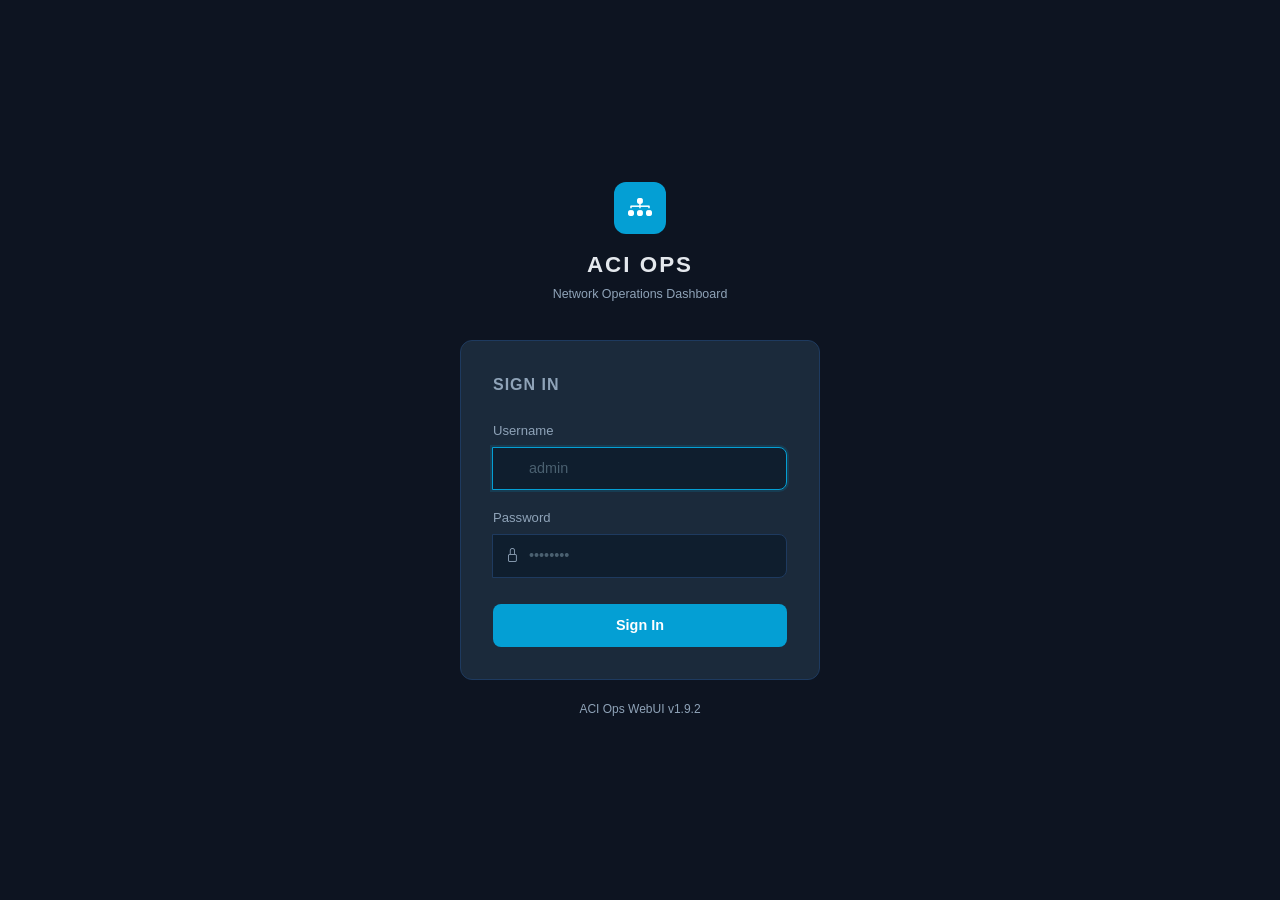
==== frontend/login.html @ db8bbef3 ""fix(users): rewrite users.js scaffold with Bootstrap/style.css patterns"" ====
<!DOCTYPE html>
<html lang="ko">
<head>
    <meta charset="UTF-8">
    <meta name="viewport" content="width=device-width, initial-scale=1.0">
    <title>ACI Ops — Login</title>
    <link href="https://cdn.jsdelivr.net/npm/bootstrap@5.3.0/dist/css/bootstrap.min.css" rel="stylesheet">
    <link rel="stylesheet" href="https://cdn.jsdelivr.net/npm/bootstrap-icons@1.10.0/font/bootstrap-icons.css">
    <style>
        :root {
            --bg-body:      #0d1421;
            --bg-card:      #1b2a3b;
            --bg-input:     #0f1e2e;
            --border-color: #1e3a5f;
            --text-main:    #e4e8ed;
            --text-muted:   #8fa3b8;
            --cisco-blue:   #049fd4;
            --color-danger: #ef4444;
        }

        * { box-sizing: border-box; }

        body {
            background-color: var(--bg-body);
            color: var(--text-main);
            font-family: -apple-system, BlinkMacSystemFont, "Segoe UI", Roboto, sans-serif;
            min-height: 100vh;
            display: flex;
            align-items: center;
            justify-content: center;
        }

        .login-wrapper {
            width: 100%;
            max-width: 400px;
            padding: 20px;
        }

        .brand {
            text-align: center;
            margin-bottom: 36px;
        }

        .brand-icon {
            width: 52px;
            height: 52px;
            border-radius: 12px;
            background: var(--cisco-blue);
            display: inline-flex;
            align-items: center;
            justify-content: center;
            font-size: 24px;
            margin-bottom: 14px;
        }

        .brand-name {
            font-size: 1.4rem;
            font-weight: 700;
            color: var(--text-main);
            letter-spacing: 2px;
        }

        .brand-tagline {
            font-size: 0.78rem;
            color: var(--text-muted);
            margin-top: 4px;
        }

        .card {
            background: var(--bg-card);
            border: 1px solid var(--border-color);
            border-radius: 12px;
            padding: 32px;
        }

        .card-title {
            font-size: 1rem;
            font-weight: 600;
            color: var(--text-muted);
            text-transform: uppercase;
            letter-spacing: 1px;
            margin-bottom: 24px;
        }

        label {
            font-size: 0.82rem;
            color: var(--text-muted);
            margin-bottom: 6px;
            display: block;
        }

        .form-control {
            background: var(--bg-input);
            border: 1px solid var(--border-color);
            color: var(--text-main);
            border-radius: 8px;
            padding: 10px 14px;
            font-size: 0.9rem;
            width: 100%;
            transition: border-color 0.2s;
        }

        .form-control:focus {
            outline: none;
            border-color: var(--cisco-blue);
            box-shadow: 0 0 0 2px rgba(4, 159, 212, 0.15);
            background: var(--bg-input);
            color: var(--text-main);
        }

        .form-control::placeholder {
            color: #4a6070;
        }

        .input-group {
            position: relative;
        }

        .input-icon {
            position: absolute;
            left: 12px;
            top: 50%;
            transform: translateY(-50%);
            color: var(--text-muted);
            font-size: 0.9rem;
            z-index: 1;
        }

        .input-group .form-control {
            padding-left: 36px;
        }

        .mb-field {
            margin-bottom: 18px;
        }

        .btn-login {
            background: var(--cisco-blue);
            color: #fff;
            border: none;
            border-radius: 8px;
            padding: 11px;
            font-size: 0.9rem;
            font-weight: 600;
            width: 100%;
            cursor: pointer;
            transition: background 0.2s, opacity 0.2s;
            margin-top: 8px;
        }

        .btn-login:hover { background: #00bceb; }
        .btn-login:disabled { opacity: 0.5; cursor: not-allowed; }

        .error-box {
            background: rgba(239, 68, 68, 0.1);
            border: 1px solid rgba(239, 68, 68, 0.3);
            border-radius: 8px;
            padding: 10px 14px;
            font-size: 0.85rem;
            color: var(--color-danger);
            margin-bottom: 18px;
            display: none;
        }

        .spinner-sm {
            width: 14px;
            height: 14px;
            border: 2px solid rgba(255,255,255,0.3);
            border-top-color: #fff;
            border-radius: 50%;
            display: inline-block;
            animation: spin 0.6s linear infinite;
            margin-right: 6px;
            vertical-align: middle;
        }

        @keyframes spin { to { transform: rotate(360deg); } }

        .footer-note {
            text-align: center;
            font-size: 0.75rem;
            color: var(--text-muted);
            margin-top: 20px;
        }
    </style>
</head>
<body>
    <div class="login-wrapper">
        <!-- 브랜드 -->
        <div class="brand">
            <div class="brand-icon">
                <i class="bi bi-diagram-3-fill" style="color:#fff;"></i>
            </div>
            <div class="brand-name">ACI OPS</div>
            <div class="brand-tagline">Network Operations Dashboard</div>
        </div>

        <!-- 로그인 카드 -->
        <div class="card">
            <div class="card-title">Sign In</div>

            <!-- 에러 메시지 -->
            <div class="error-box" id="error-box">
                <i class="bi bi-exclamation-circle me-1"></i>
                <span id="error-msg">Invalid username or password.</span>
            </div>

            <!-- Username -->
            <div class="mb-field">
                <label for="username">Username</label>
                <div class="input-group">
                    <i class="bi bi-person input-icon"></i>
                    <input
                        type="text"
                        id="username"
                        class="form-control"
                        placeholder="admin"
                        autocomplete="username"
                        autofocus
                    >
                </div>
            </div>

            <!-- Password -->
            <div class="mb-field">
                <label for="password">Password</label>
                <div class="input-group">
                    <i class="bi bi-lock input-icon"></i>
                    <input
                        type="password"
                        id="password"
                        class="form-control"
                        placeholder="••••••••"
                        autocomplete="current-password"
                    >
                </div>
            </div>

            <!-- 로그인 버튼 -->
            <button class="btn-login" id="btn-login" onclick="doLogin()">
                Sign In
            </button>
        </div>

        <div class="footer-note">
            ACI Ops WebUI v1.9.2
        </div>
    </div>

    <script>
        // Enter 키 처리
        document.getElementById('password').addEventListener('keypress', function(e) {
            if (e.key === 'Enter') doLogin();
        });
        document.getElementById('username').addEventListener('keypress', function(e) {
            if (e.key === 'Enter') document.getElementById('password').focus();
        });

        async function doLogin() {
            var username = document.getElementById('username').value.trim();
            var password = document.getElementById('password').value;
            var btn = document.getElementById('btn-login');
            var errorBox = document.getElementById('error-box');
            var errorMsg = document.getElementById('error-msg');

            if (!username || !password) {
                errorMsg.textContent = 'Username and password are required.';
                errorBox.style.display = 'block';
                return;
            }

            btn.disabled = true;
            btn.innerHTML = '<span class="spinner-sm"></span>Signing in...';
            errorBox.style.display = 'none';

            try {
                var resp = await fetch('/api/auth/login', {
                    method: 'POST',
                    headers: { 'Content-Type': 'application/json' },
                    body: JSON.stringify({ username: username, password: password }),
                });

                if (resp.ok) {
                    window.location.href = '/';
                } else {
                    var data = await resp.json();
                    errorMsg.textContent = data.detail || 'Login failed.';
                    errorBox.style.display = 'block';
                    btn.disabled = false;
                    btn.innerHTML = 'Sign In';
                    document.getElementById('password').value = '';
                }
            } catch (e) {
                errorMsg.textContent = 'Connection error. Please try again.';
                errorBox.style.display = 'block';
                btn.disabled = false;
                btn.innerHTML = 'Sign In';
            }
        }
    </script>
</body>
</html>
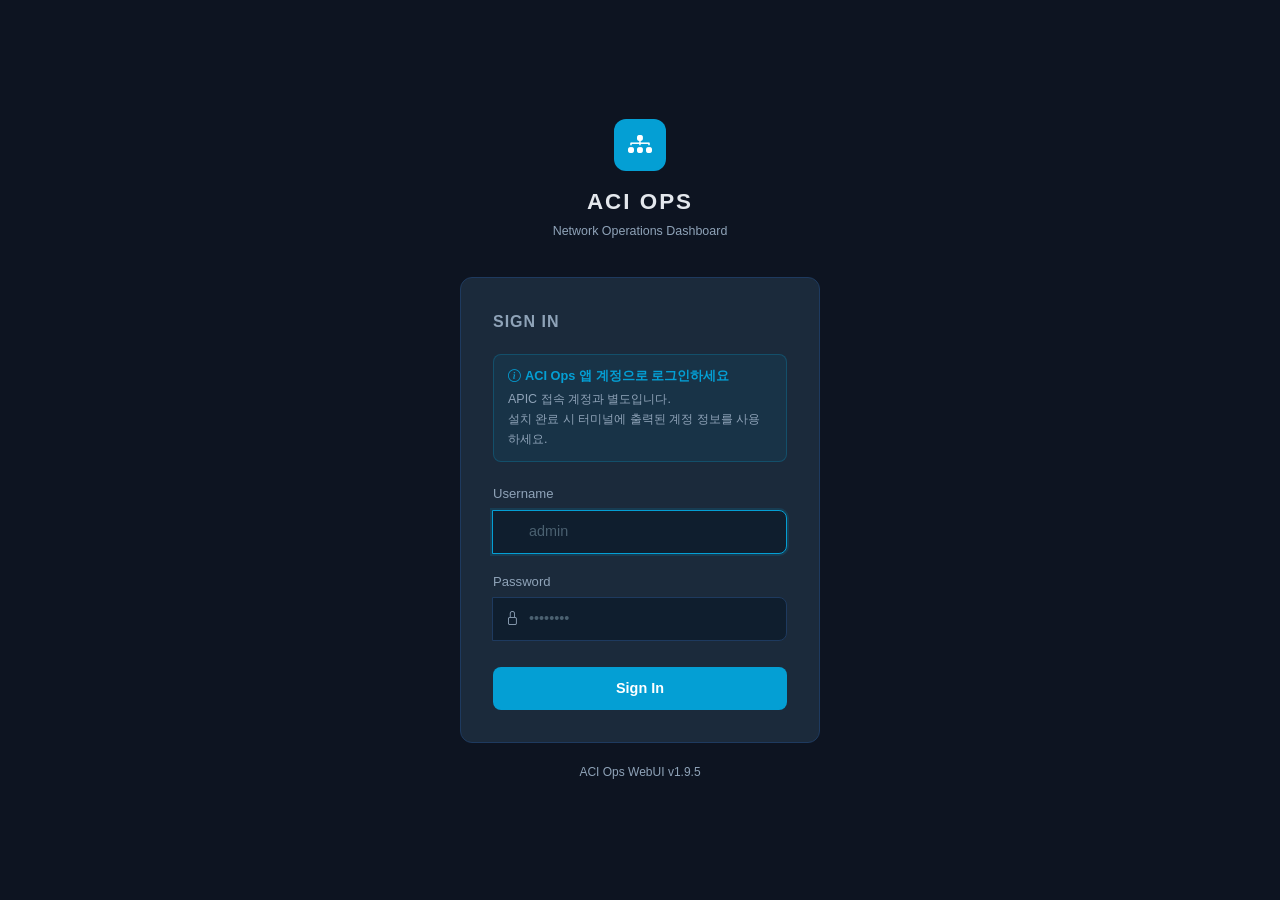
==== commit 69d2380a: ""feat: improve UX flow and login page guidance (v1.9.5)"" ====
--- a/frontend/login.html
+++ b/frontend/login.html
@@ -79,7 +79,28 @@
             color: var(--text-muted);
             text-transform: uppercase;
             letter-spacing: 1px;
-            margin-bottom: 24px;
+            margin-bottom: 20px;
+        }
+
+        /* ============================================
+           앱 계정 안내 박스 (v1.9.5 추가)
+           - APIC 계정과의 혼동 방지
+           ============================================ */
+        .info-box {
+            background: rgba(4, 159, 212, 0.08);
+            border: 1px solid rgba(4, 159, 212, 0.25);
+            border-radius: 8px;
+            padding: 11px 14px;
+            font-size: 0.8rem;
+            color: var(--text-muted);
+            margin-bottom: 22px;
+            line-height: 1.6;
+        }
+
+        .info-box .info-title {
+            font-weight: 600;
+            color: var(--cisco-blue);
+            margin-bottom: 4px;
         }
 
         label {
@@ -198,6 +219,18 @@
         <!-- 로그인 카드 -->
         <div class="card">
             <div class="card-title">Sign In</div>
+
+            <!-- 앱 계정 안내 (v1.9.5) -->
+            <!-- APIC 계정(setup.html)과 혼동하지 않도록 안내 -->
+            <div class="info-box">
+                <div class="info-title">
+                    <i class="bi bi-info-circle me-1"></i>ACI Ops 앱 계정으로 로그인하세요
+                </div>
+                <div style="margin-top: 4px; font-size: 0.78rem;">
+                    APIC 접속 계정과 별도입니다.<br>
+                    설치 완료 시 터미널에 출력된 계정 정보를 사용하세요.
+                </div>
+            </div>
 
             <!-- 에러 메시지 -->
             <div class="error-box" id="error-box">
@@ -243,7 +276,7 @@
         </div>
 
         <div class="footer-note">
-            ACI Ops WebUI v1.9.2
+            ACI Ops WebUI v1.9.5
         </div>
     </div>
 
